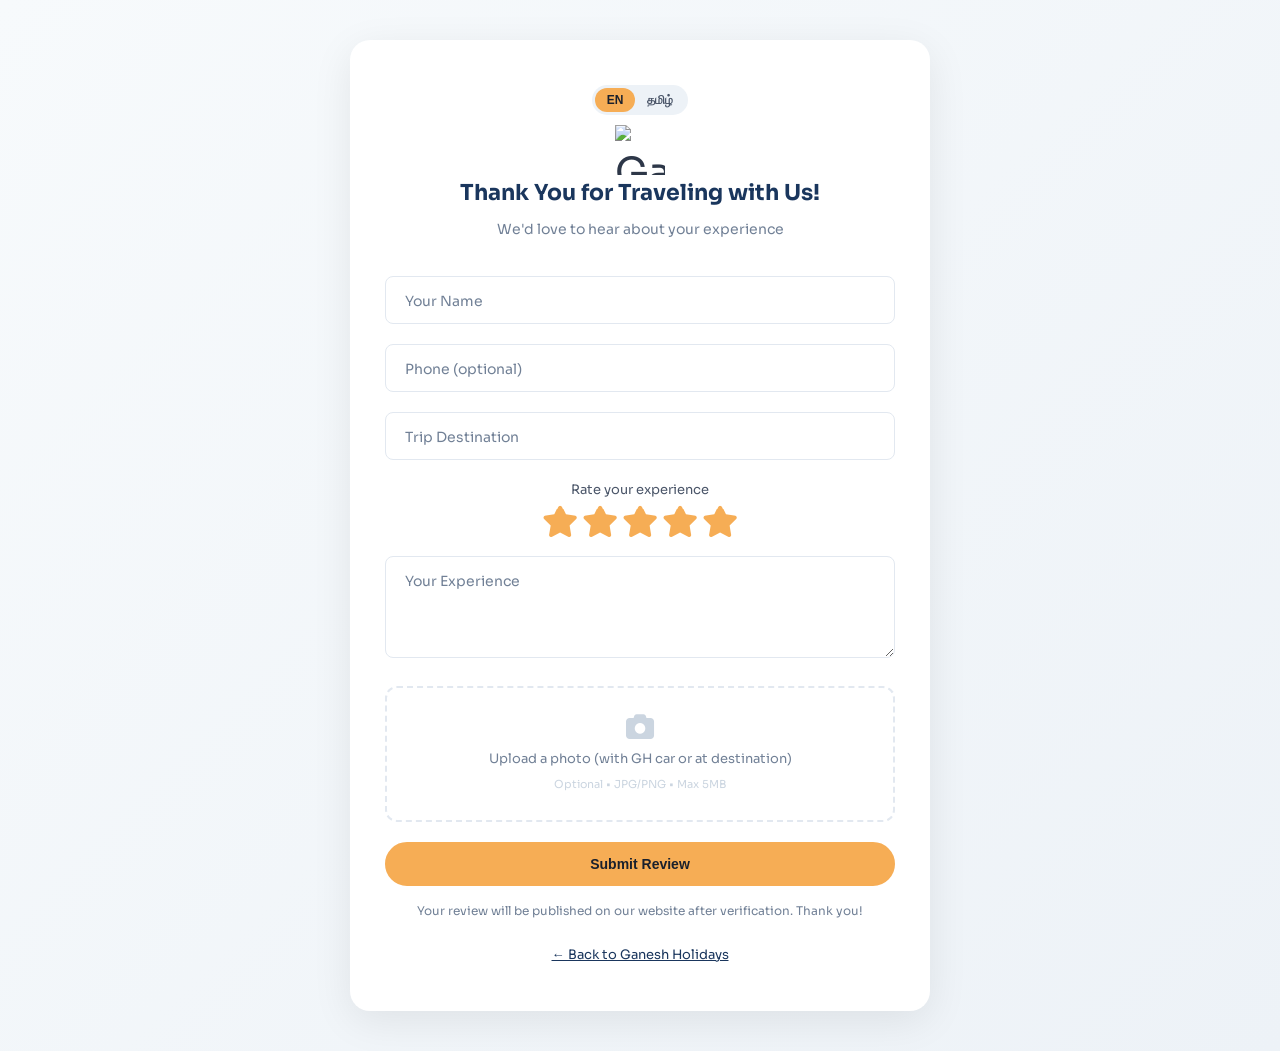
==== review.html @ 24aa7750 "Add files via upload" ====
<!DOCTYPE html>
<html lang="en">
<head>
    <meta charset="UTF-8">
    <meta name="viewport" content="width=device-width, initial-scale=1.0">
    <title>Share Your Experience - Ganesh Holidays</title>
    <meta name="description" content="Share your travel experience with Ganesh Holidays. Your feedback helps us serve you better.">
    <link rel="icon" type="image/svg+xml" href="assets/favicon.svg">
    <link href="https://fonts.googleapis.com/css2?family=Sora:wght@300;400;600;700&family=Noto+Sans+Tamil:wght@300;400;600;700&display=swap" rel="stylesheet">
    <link rel="stylesheet" href="https://cdnjs.cloudflare.com/ajax/libs/font-awesome/6.5.1/css/all.min.css">
    <link rel="stylesheet" href="css/style.css">
    <style>
        .review-page {
            min-height: 100vh;
            background: linear-gradient(135deg, #f7fafc 0%, #edf2f7 100%);
            padding: 40px 20px;
            display: flex;
            align-items: center;
            justify-content: center;
        }
        .review-container {
            max-width: 580px;
            width: 100%;
            background: white;
            border-radius: 20px;
            padding: 45px 35px;
            box-shadow: 0 10px 40px rgba(0,0,0,0.08);
        }
        .review-header {
            text-align: center;
            margin-bottom: 35px;
        }
        .review-header .icon {
            font-size: 40px;
            margin-bottom: 12px;
        }
        .review-header h1 {
            font-size: 22px;
            color: var(--blue-dark);
            margin-bottom: 8px;
        }
        .review-header p {
            font-size: 14px;
            color: var(--gray-500);
        }
        .review-form {
            display: flex;
            flex-direction: column;
            gap: 20px;
        }
        .star-rating {
            text-align: center;
        }
        .star-rating label {
            font-size: 13px;
            color: var(--gray-600);
            display: block;
            margin-bottom: 8px;
        }
        .stars {
            display: flex;
            justify-content: center;
            gap: 8px;
        }
        .stars i {
            font-size: 28px;
            color: var(--gray-200);
            cursor: pointer;
            transition: color 0.2s, transform 0.2s;
        }
        .stars i:hover,
        .stars i.active {
            color: var(--gold);
            transform: scale(1.15);
        }
        .photo-upload {
            border: 2px dashed var(--gray-200);
            border-radius: var(--radius-md);
            padding: 25px;
            text-align: center;
            cursor: pointer;
            transition: var(--transition);
        }
        .photo-upload:hover {
            border-color: var(--gold);
            background: #fffbf5;
        }
        .photo-upload i {
            font-size: 28px;
            color: var(--gray-300);
            margin-bottom: 8px;
        }
        .photo-upload p {
            font-size: 13px;
            color: var(--gray-500);
        }
        .photo-upload small {
            font-size: 11px;
            color: var(--gray-300);
        }
        .review-lang {
            display: flex;
            justify-content: center;
            margin-bottom: 10px;
        }
        .review-lang .lang-toggle {
            background: #edf2f7;
        }
        .review-lang .lang-btn {
            color: #4a5568;
        }
        .review-lang .lang-btn.active {
            background: var(--gold);
            color: #1a202c;
        }
        .review-note {
            text-align: center;
            font-size: 12px;
            color: var(--gray-500);
            margin-top: 15px;
        }
        .back-link {
            text-align: center;
            margin-top: 20px;
        }
        .back-link a {
            color: var(--blue-dark);
            font-size: 13px;
            text-decoration: underline;
        }
    </style>
</head>
<body>
    <div class="review-page">
        <div class="review-container">
            <div class="review-lang">
                <div class="lang-toggle">
                    <button class="lang-btn active" data-lang="en">EN</button>
                    <button class="lang-btn" data-lang="ta">தமிழ்</button>
                </div>
            </div>

            <div class="review-header">
                <div class="icon" style="width:50px; height:50px; margin:0 auto;"><img src="assets/logo.jpg" alt="Ganesh Holidays" style="width:100%; height:100%; object-fit:contain;"></div>
                <h1 data-i18n="review.page.title">Thank You for Traveling with Us!</h1>
                <p data-i18n="review.page.subtitle">We'd love to hear about your experience</p>
            </div>

            <form class="review-form" id="reviewForm">
                <div class="form-group">
                    <input type="text" name="name" required placeholder=" " id="revName">
                    <label for="revName" data-i18n="review.form.name">Your Name</label>
                </div>

                <div class="form-group">
                    <input type="tel" name="phone" placeholder=" " id="revPhone">
                    <label for="revPhone" data-i18n="review.form.phone">Phone (optional)</label>
                </div>

                <div class="form-group">
                    <input type="text" name="destination" required placeholder=" " id="revDest">
                    <label for="revDest" data-i18n="review.form.destination">Trip Destination</label>
                </div>

                <div class="star-rating">
                    <label data-i18n="review.form.rating">Rate your experience</label>
                    <div class="stars" id="starRating">
                        <i class="fas fa-star" data-rating="1"></i>
                        <i class="fas fa-star" data-rating="2"></i>
                        <i class="fas fa-star" data-rating="3"></i>
                        <i class="fas fa-star" data-rating="4"></i>
                        <i class="fas fa-star" data-rating="5"></i>
                    </div>
                    <input type="hidden" name="rating" id="ratingValue" value="5">
                </div>

                <div class="form-group">
                    <textarea name="feedback" rows="4" required placeholder=" " id="revFeedback"></textarea>
                    <label for="revFeedback" data-i18n="review.form.feedback">Your Experience</label>
                </div>

                <div class="photo-upload" id="photoUpload">
                    <i class="fas fa-camera"></i>
                    <p data-i18n="review.form.photo">Upload a photo (with GH car or at destination)</p>
                    <small data-i18n="review.form.photoHint">Optional • JPG/PNG • Max 5MB</small>
                    <input type="file" name="photo" accept="image/*" style="display:none" id="photoInput">
                </div>

                <button type="submit" class="btn btn-primary btn-full" data-i18n="review.form.submit">Submit Review</button>
            </form>

            <p class="review-note" data-i18n="review.form.note">Your review will be published on our website after verification. Thank you!</p>

            <div class="back-link">
                <a href="/" data-i18n="review.back">← Back to Ganesh Holidays</a>
            </div>
        </div>
    </div>

    <script src="js/i18n.js"></script>
    <script>
        // === GOOGLE APPS SCRIPT URL ===
        // Replace this with your actual Apps Script Web App URL after setup
        const APPS_SCRIPT_URL = 'https://script.google.com/macros/s/AKfycby-KUQsQT21ieeWNWbKTj8OyLINmpC22OXIfVM3VmKEwPEM1FkbX4XTpqd12YRw6a6jEQ/exec';

        // Star rating interaction
        const stars = document.querySelectorAll('#starRating i');
        const ratingInput = document.getElementById('ratingValue');

        stars.forEach(star => {
            star.addEventListener('click', () => {
                const rating = star.getAttribute('data-rating');
                ratingInput.value = rating;

                stars.forEach((s, index) => {
                    if (index < rating) {
                        s.classList.add('active');
                    } else {
                        s.classList.remove('active');
                    }
                });
            });

            star.addEventListener('mouseenter', () => {
                const rating = star.getAttribute('data-rating');
                stars.forEach((s, index) => {
                    if (index < rating) {
                        s.style.color = 'var(--gold)';
                    } else {
                        s.style.color = '';
                    }
                });
            });
        });

        document.getElementById('starRating').addEventListener('mouseleave', () => {
            const currentRating = ratingInput.value;
            stars.forEach((s, index) => {
                s.style.color = '';
                if (index < currentRating) {
                    s.classList.add('active');
                }
            });
        });

        // Set all stars active by default (rating 5)
        stars.forEach(s => s.classList.add('active'));

        // Photo upload click
        document.getElementById('photoUpload').addEventListener('click', () => {
            document.getElementById('photoInput').click();
        });

        document.getElementById('photoInput').addEventListener('change', (e) => {
            if (e.target.files.length > 0) {
                const fileName = e.target.files[0].name;
                document.querySelector('#photoUpload p').textContent = '\u2705 ' + fileName;
            }
        });

        // Form submission — sends data to Google Apps Script
        document.getElementById('reviewForm').addEventListener('submit', (e) => {
            e.preventDefault();

            const submitBtn = e.target.querySelector('button[type="submit"]');
            const originalText = submitBtn.textContent;
            submitBtn.textContent = 'Submitting...';
            submitBtn.disabled = true;

            const reviewData = {
                name: document.getElementById('revName').value.trim(),
                phone: document.getElementById('revPhone').value.trim(),
                destination: document.getElementById('revDest').value.trim(),
                rating: ratingInput.value,
                feedback: document.getElementById('revFeedback').value.trim()
            };

            // Validate inputs
            if (!reviewData.name || !reviewData.destination || !reviewData.feedback) {
                submitBtn.textContent = originalText;
                submitBtn.disabled = false;
                alert('Please fill in all required fields.');
                return;
            }

            fetch(APPS_SCRIPT_URL, {
                method: 'POST',
                mode: 'no-cors',
                body: JSON.stringify(reviewData)
            })
            .finally(function() {
                // With no-cors, we can't read the response
                // Show success regardless — data is sent to Apps Script
                document.querySelector('.review-form').innerHTML = `
                    <div style="text-align:center; padding:30px 0;">
                        <div style="font-size:50px; margin-bottom:15px; color:#48bb78;"><i class="fas fa-check-circle"></i></div>
                        <h2 style="color:var(--blue-dark); margin-bottom:10px;">Thank You!</h2>
                        <p style="color:var(--gray-500); font-size:14px;">Your review has been submitted successfully.<br>It will appear on our website after verification.</p>
                        <a href="/" class="btn btn-primary" style="margin-top:20px; display:inline-block;">Back to Home</a>
                    </div>
                `;
                document.querySelector('.review-note').style.display = 'none';
            });
        });
    </script>
</body>
</html>
---- css/style.css ----
/* ============================================
   GANESH TRAVELS - Main Stylesheet
   Color Palette: Blue (#1a365d) + Gold (#f6ad55)
   ============================================ */

/* === RESET & BASE === */
*, *::before, *::after {
    margin: 0;
    padding: 0;
    box-sizing: border-box;
}

:root {
    --blue-dark: #1a365d;
    --blue-mid: #2a4a7f;
    --blue-light: #3b5998;
    --gold: #f6ad55;
    --gold-dark: #dd9a3c;
    --gold-light: #fbd38d;
    --white: #ffffff;
    --gray-50: #f7fafc;
    --gray-100: #edf2f7;
    --gray-200: #e2e8f0;
    --gray-300: #cbd5e0;
    --gray-500: #718096;
    --gray-600: #4a5568;
    --gray-700: #2d3748;
    --gray-900: #1a202c;
    --shadow-sm: 0 2px 8px rgba(0,0,0,0.08);
    --shadow-md: 0 4px 20px rgba(0,0,0,0.1);
    --shadow-lg: 0 10px 40px rgba(0,0,0,0.12);
    --radius-sm: 8px;
    --radius-md: 12px;
    --radius-lg: 20px;
    --transition: all 0.3s ease;
}

html {
    scroll-behavior: smooth;
    scroll-padding-top: 60px;
}

body {
    font-family: 'Sora', sans-serif;
    font-size: 16px;
    line-height: 1.6;
    color: var(--gray-700);
    background: var(--white);
    overflow-x: hidden;
}

body.tamil {
    font-family: 'Noto Sans Tamil', 'Sora', sans-serif;
}

a {
    text-decoration: none;
    color: inherit;
}

img {
    max-width: 100%;
    height: auto;
    display: block;
}

.container {
    max-width: 1200px;
    margin: 0 auto;
    padding: 0 20px;
}

/* === NAVIGATION === */
.navbar {
    position: fixed;
    top: 0;
    left: 0;
    right: 0;
    z-index: 1000;
    background: rgba(15, 23, 42, 0.95);
    backdrop-filter: blur(12px);
    -webkit-backdrop-filter: blur(12px);
    border-bottom: 1px solid rgba(246, 173, 85, 0.15);
    transition: var(--transition);
}

.navbar.scrolled {
    background: rgba(15, 23, 42, 0.98);
    box-shadow: 0 2px 20px rgba(0,0,0,0.4);
}

.nav-container {
    max-width: 1200px;
    margin: 0 auto;
    padding: 8px 20px;
    display: flex;
    align-items: center;
    justify-content: space-between;
}

.nav-logo {
    display: flex;
    align-items: center;
    gap: 10px;
}

.logo-icon {
    position: relative;
    flex-shrink: 0;
    width: 50px;
    height: 50px;
    overflow: visible;
    border-radius: 0;
    background: none;
}

.logo-img {
    width: 100%;
    height: 100%;
    object-fit: contain;
    object-position: center center;
    border-radius: 0;
    background: none;
}

.logo-img-footer {
    filter: brightness(1.1);
}

.logo-text {
    display: flex;
    flex-direction: column;
}

.logo-brand {
    font-family: 'Sora', sans-serif;
    font-weight: 700;
    font-size: 16px;
    color: #ffffff;
    letter-spacing: 1.5px;
}

.logo-tagline {
    font-family: 'Josefin Sans', sans-serif;
    font-weight: 400;
    font-size: 9px;
    color: #f6ad55;
    letter-spacing: 2px;
    text-transform: uppercase;
}

.nav-menu {
    display: flex;
    gap: 28px;
}

.nav-link {
    font-size: 14px;
    font-weight: 600;
    color: rgba(255, 255, 255, 0.75);
    transition: var(--transition);
    position: relative;
}

.nav-link::after {
    content: '';
    position: absolute;
    bottom: -4px;
    left: 0;
    width: 0;
    height: 2px;
    background: var(--gold);
    transition: width 0.3s ease;
}

.nav-link:hover {
    color: #ffffff;
}

.nav-link:hover::after {
    width: 100%;
}

.nav-right {
    display: flex;
    align-items: center;
    gap: 15px;
}

.lang-toggle {
    display: flex;
    background: rgba(255, 255, 255, 0.1);
    border-radius: 20px;
    padding: 3px;
}

.lang-btn {
    border: none;
    background: transparent;
    padding: 5px 12px;
    border-radius: 18px;
    font-size: 12px;
    cursor: pointer;
    transition: var(--transition);
    font-weight: 600;
    color: rgba(255, 255, 255, 0.6);
}

.lang-btn.active {
    background: var(--gold);
    color: var(--gray-900);
}

.nav-hamburger {
    display: none;
    flex-direction: column;
    gap: 5px;
    background: none;
    border: none;
    cursor: pointer;
    padding: 5px;
}

.nav-hamburger span {
    width: 24px;
    height: 2px;
    background: #ffffff;
    transition: var(--transition);
}

/* === HERO === */
.hero {
    height: auto;
    min-height: 0;
    position: relative;
    display: flex;
    align-items: center;
    justify-content: center;
    padding-top: 70px;
    margin-top: 0;
}

/* Hero video */
.hero-video {
    display: none;
}

.hero-img {
    display: none;
}

/* === VIDEO MODE: hero-video.mp4 exists === */
.hero.video-mode {
    height: calc(100vh - 70px);
    max-height: calc(100vh - 70px);
    overflow: hidden;
}

.hero.video-mode .hero-bg {
    position: absolute;
    inset: 0;
}

.hero.video-mode .hero-video {
    display: block;
    width: 100%;
    height: auto;
    position: absolute;
    top: 0;
    left: 0;
}

.hero.video-mode .hero-scroll {
    display: block;
    position: absolute;
    bottom: 15px;
    left: 50%;
    transform: translateX(-50%);
    z-index: 3;
    cursor: pointer;
    animation: bounceDown 2s infinite;
}

.hero.video-mode .hero-scroll i {
    color: rgba(255, 255, 255, 0.8);
    font-size: 24px;
}

@keyframes bounceDown {
    0%, 100% { transform: translateX(-50%) translateY(0); }
    50% { transform: translateX(-50%) translateY(8px); }
}

.hero.video-mode .hero-img {
    display: none;
}

.hero.video-mode .hero-overlay {
    display: none;
}

.hero.video-mode .hero-content {
    display: none;
}

.hero.video-mode .hero-scroll {
    display: none;
}

/* === FESTIVAL MODE: festival.jpg exists === */
.hero.festival-mode {
    height: calc(100vh - 70px);
    max-height: calc(100vh - 70px);
    overflow: hidden;
}

.hero.festival-mode .hero-bg {
    position: absolute;
    inset: 0;
}

.hero.festival-mode .hero-video {
    display: none;
}

.hero.festival-mode .hero-img {
    display: block;
    width: 100%;
    height: 100%;
    object-fit: cover;
}

.hero.festival-mode .hero-overlay {
    display: none;
}

.hero.festival-mode .hero-content {
    display: none;
}

.hero.festival-mode .hero-scroll {
    display: none;
}

/* === NORMAL MODE: hero-default.jpg — final fallback with text overlay === */
.hero.normal-mode {
    height: auto;
    min-height: 0;
    padding-top: 0;
    margin-top: 0;
}

.hero.normal-mode .hero-bg {
    position: relative;
    width: 100%;
}

.hero.normal-mode .hero-video {
    display: none;
}

.hero.normal-mode .hero-img {
    display: block;
    width: 100%;
    height: auto;
    margin-top: -3px;
    padding-top: 70px;
    box-sizing: content-box;
}

.hero.normal-mode .hero-overlay {
    position: absolute;
    top: 70px;
    left: 0;
    right: 0;
    bottom: 0;
    background: none;
}

.hero.normal-mode .hero-content {
    display: block;
    position: absolute;
    top: calc(50vh);
    left: 0;
    right: 0;
    transform: translateY(-50%);
    z-index: 2;
    text-align: center;
    padding: 0 20px;
}

.hero.normal-mode .hero-scroll {
    display: block;
    position: absolute;
    top: calc(50vh + 100px);
    left: 50%;
    transform: translateX(-50%);
    z-index: 3;
    cursor: pointer;
    animation: bounceDown 2s infinite;
}

.hero.normal-mode .hero-scroll i {
    color: rgba(255, 255, 255, 0.8);
    font-size: 24px;
}

.hero-title {
    font-size: clamp(2rem, 5vw, 3.5rem);
    font-weight: 800;
    color: white;
    margin-bottom: 16px;
    line-height: 1.2;
}

.hero-subtitle {
    font-size: clamp(1rem, 2vw, 1.2rem);
    color: #ffffff;
    max-width: 600px;
    margin: 0 auto 30px;
    font-weight: 300;
}

.hero-scroll {
    position: absolute;
    bottom: 30px;
    left: 50%;
    transform: translateX(-50%);
    color: white;
    font-size: 20px;
    animation: bounce 2s infinite;
}

@keyframes bounce {
    0%, 100% { transform: translateX(-50%) translateY(0); }
    50% { transform: translateX(-50%) translateY(10px); }
}

/* === BUTTONS === */
.btn {
    display: inline-block;
    padding: 12px 28px;
    border-radius: 30px;
    font-size: 14px;
    font-weight: 600;
    cursor: pointer;
    transition: var(--transition);
    border: 2px solid transparent;
    text-align: center;
}

.btn-primary {
    background: var(--gold);
    color: var(--gray-900);
    border-color: var(--gold);
}

.btn-primary:hover {
    background: var(--gold-dark);
    border-color: var(--gold-dark);
    transform: translateY(-2px);
    box-shadow: 0 8px 25px rgba(246, 173, 85, 0.3);
}

.btn-outline {
    background: transparent;
    color: var(--blue-dark);
    border-color: var(--blue-dark);
}

.btn-outline:hover {
    background: var(--blue-dark);
    color: white;
    transform: translateY(-2px);
}

.btn-full {
    width: 100%;
}

/* === SECTIONS === */
.section {
    padding: 40px 0 60px;
}

.section-title {
    font-size: clamp(1.5rem, 3vw, 2.2rem);
    font-weight: 700;
    color: var(--blue-dark);
    text-align: center;
    margin-bottom: 10px;
}

.section-subtitle {
    font-size: 15px;
    color: var(--gray-500);
    text-align: center;
    margin-bottom: 40px;
    font-weight: 300;
}

/* === ABOUT === */
.about {
    background: var(--gray-50);
}

.about-grid {
    display: grid;
    grid-template-columns: 1fr 1fr;
    gap: 50px;
    align-items: center;
}

.about-text p {
    font-size: 15px;
    line-height: 1.8;
    color: var(--gray-600);
}

.stats-grid {
    display: grid;
    grid-template-columns: 1fr 1fr;
    gap: 20px;
}

.stat-card {
    background: white;
    padding: 25px;
    border-radius: var(--radius-md);
    text-align: center;
    box-shadow: var(--shadow-sm);
    transition: var(--transition);
}

.stat-card:hover {
    transform: translateY(-3px);
    box-shadow: var(--shadow-md);
}

.stat-number {
    font-size: 2.5rem;
    font-weight: 800;
    color: var(--gold);
    line-height: 1;
    margin-bottom: 5px;
}

.stat-number::after {
    content: '+';
}

.stat-label {
    font-size: 13px;
    color: var(--gray-500);
    font-weight: 400;
}

/* === SERVICES === */
.services-grid {
    display: grid;
    grid-template-columns: repeat(3, 1fr);
    gap: 25px;
}

.service-card {
    background: white;
    padding: 35px 25px;
    border-radius: var(--radius-md);
    text-align: center;
    box-shadow: var(--shadow-sm);
    transition: var(--transition);
    border: 1px solid var(--gray-100);
}

.service-card:hover {
    transform: translateY(-5px);
    box-shadow: var(--shadow-lg);
    border-color: var(--gold);
}

.service-icon {
    width: 60px;
    height: 60px;
    background: linear-gradient(135deg, var(--blue-dark), var(--blue-mid));
    border-radius: 50%;
    display: flex;
    align-items: center;
    justify-content: center;
    margin: 0 auto 18px;
    color: white;
    font-size: 22px;
}

.service-card h3 {
    font-size: 16px;
    color: var(--blue-dark);
    margin-bottom: 10px;
    font-weight: 600;
}

.service-card p {
    font-size: 13px;
    color: var(--gray-500);
    line-height: 1.6;
}

/* === PACKAGES === */
.packages {
    background: var(--gray-50);
}

.packages-grid {
    display: grid;
    grid-template-columns: repeat(3, 1fr);
    gap: 25px;
}

.package-card {
    background: white;
    border-radius: var(--radius-md);
    overflow: hidden;
    box-shadow: var(--shadow-sm);
    transition: var(--transition);
}

.package-card:hover {
    transform: translateY(-5px);
    box-shadow: var(--shadow-lg);
}

.package-img {
    position: relative;
    height: 200px;
    overflow: hidden;
}

.package-img img {
    width: 100%;
    height: 100%;
    object-fit: cover;
    transition: transform 0.5s ease;
}

.package-card:hover .package-img img {
    transform: scale(1.05);
}

.package-badge {
    position: absolute;
    top: 12px;
    left: 12px;
    background: var(--gold);
    color: var(--gray-900);
    padding: 4px 12px;
    border-radius: 20px;
    font-size: 11px;
    font-weight: 700;
}

.package-badge-hot {
    background: #e53e3e;
    color: white;
}

.package-info {
    padding: 20px;
}

.package-info h3 {
    font-size: 17px;
    color: var(--blue-dark);
    margin-bottom: 8px;
    font-weight: 700;
}

.package-duration {
    font-size: 13px;
    color: var(--gray-500);
    margin-bottom: 8px;
}

.package-duration i {
    color: var(--gold);
    margin-right: 5px;
}

.package-price {
    font-size: 13px;
    font-weight: 500;
    color: var(--gray-600);
    margin-bottom: 15px;
    line-height: 1.5;
}

.package-price i {
    color: var(--gold);
    margin-right: 5px;
}

.packages-note {
    text-align: center;
    margin-top: 30px;
    font-size: 15px;
    font-weight: 600;
    color: var(--blue-dark);
    background: #fef9e7;
    padding: 18px 25px;
    border-radius: var(--radius-sm);
    border: 1px solid #f6ad55;
    border-left: 4px solid var(--gold);
}

.packages-note i {
    color: var(--gold);
    margin-right: 8px;
    font-size: 16px;
}

/* === WHY CHOOSE US === */
.whyus-grid {
    display: grid;
    grid-template-columns: repeat(3, 1fr);
    gap: 30px;
}

.whyus-item {
    text-align: center;
    padding: 25px;
}

.whyus-item i {
    font-size: 32px;
    color: var(--gold);
    margin-bottom: 15px;
}

.whyus-item h4 {
    font-size: 16px;
    color: var(--blue-dark);
    margin-bottom: 8px;
    font-weight: 600;
}

.whyus-item p {
    font-size: 13px;
    color: var(--gray-500);
    line-height: 1.6;
}

/* === GALLERY === */
.gallery {
    background: var(--gray-50);
}

.gallery-grid {
    display: grid;
    grid-template-columns: repeat(3, 1fr);
    gap: 15px;
}

.gallery-item {
    border-radius: var(--radius-sm);
    overflow: hidden;
    aspect-ratio: 4/3;
    cursor: pointer;
    position: relative;
}

.gallery-item::after {
    content: '';
    position: absolute;
    inset: 0;
    background: rgba(26, 54, 93, 0);
    transition: var(--transition);
}

.gallery-item:hover::after {
    background: rgba(26, 54, 93, 0.2);
}

.gallery-item img {
    width: 100%;
    height: 100%;
    object-fit: cover;
    transition: transform 0.5s ease;
}

.gallery-item:hover img {
    transform: scale(1.08);
}

/* === REVIEWS === */
.reviews-grid {
    display: grid;
    grid-template-columns: repeat(3, 1fr);
    gap: 25px;
}

.review-card {
    background: white;
    padding: 30px;
    border-radius: var(--radius-md);
    box-shadow: var(--shadow-sm);
    border: 1px solid var(--gray-100);
    transition: var(--transition);
    min-height: 220px;
    display: flex;
    flex-direction: column;
}

.review-card:hover {
    box-shadow: var(--shadow-md);
    transform: translateY(-3px);
}

.review-stars {
    color: var(--gold);
    margin-bottom: 15px;
    font-size: 14px;
}

.review-text {
    font-size: 14px;
    color: var(--gray-600);
    line-height: 1.7;
    margin-bottom: 15px;
    font-style: italic;
    flex: 1;
    overflow: hidden;
    display: -webkit-box;
    -webkit-line-clamp: 4;
    -webkit-box-orient: vertical;
}

.review-read-more {
    font-size: 12px;
    color: var(--gold);
    cursor: pointer;
    font-weight: 600;
    margin-bottom: 15px;
    display: none;
}

.review-read-more:hover {
    color: var(--blue-dark);
    text-decoration: underline;
}

/* Review popup */
.review-popup {
    display: none;
    position: fixed;
    inset: 0;
    z-index: 2500;
    align-items: center;
    justify-content: center;
}

.review-popup.active {
    display: flex;
}

.review-popup-overlay {
    position: absolute;
    inset: 0;
    background: rgba(0, 0, 0, 0.7);
}

.review-popup-content {
    position: relative;
    z-index: 1;
    background: white;
    border-radius: 16px;
    padding: 35px;
    max-width: 500px;
    width: 90%;
    max-height: 80vh;
    overflow-y: auto;
    box-shadow: 0 10px 40px rgba(0,0,0,0.2);
}

.review-popup-close {
    position: absolute;
    top: 12px;
    right: 15px;
    background: none;
    border: none;
    font-size: 24px;
    cursor: pointer;
    color: var(--gray-500);
}

.review-popup-close:hover {
    color: var(--blue-dark);
}

.review-popup-stars {
    color: var(--gold);
    margin-bottom: 15px;
    font-size: 16px;
}

.review-popup-text {
    font-size: 15px;
    color: var(--gray-600);
    line-height: 1.8;
    font-style: italic;
    margin-bottom: 20px;
}

.review-popup-author {
    font-weight: 700;
    color: var(--blue-dark);
    font-size: 14px;
}

.review-popup-trip {
    font-size: 12px;
    color: var(--gray-500);
}

.review-author {
    display: flex;
    align-items: center;
    gap: 12px;
}

.review-avatar {
    width: 40px;
    height: 40px;
    min-width: 40px;
    min-height: 40px;
    background: var(--blue-dark);
    color: white;
    border-radius: 50%;
    display: flex;
    align-items: center;
    justify-content: center;
    font-size: 13px;
    font-weight: 700;
}

.review-author strong {
    font-size: 14px;
    color: var(--blue-dark);
    display: block;
}

.review-author span {
    font-size: 12px;
    color: var(--gray-500);
}

/* Reviews swiper arrows */
.reviews-swiper {
    position: relative;
    padding: 0 45px;
}

.reviews-prev,
.reviews-next {
    color: #ffffff !important;
    background: var(--blue-dark) !important;
    width: 40px !important;
    height: 40px !important;
    border-radius: 50%;
    box-shadow: 0 2px 8px rgba(0,0,0,0.15);
}

.reviews-prev::after,
.reviews-next::after {
    font-size: 16px !important;
    font-weight: 800 !important;
}

.reviews-prev {
    left: -5px !important;
}

.reviews-next {
    right: -5px !important;
}

@media (max-width: 768px) {
    .reviews-prev,
    .reviews-next {
        display: none !important;
    }

    .reviews-swiper {
        padding: 0 15px;
    }
}

/* Gallery View All Button */
.gallery-cta {
    text-align: center;
    margin-top: 30px;
}

/* Gallery Lightbox */
.gallery-lightbox {
    display: none;
    position: fixed;
    inset: 0;
    z-index: 2000;
    align-items: center;
    justify-content: center;
}

.gallery-lightbox.active {
    display: flex;
}

.lightbox-overlay {
    position: absolute;
    inset: 0;
    background: rgba(0, 0, 0, 0.85);
}

.lightbox-content {
    position: relative;
    z-index: 1;
    width: 90%;
    max-width: 1000px;
    max-height: 85vh;
    overflow-y: auto;
    background: white;
    border-radius: 16px;
    padding: 30px;
}

.lightbox-close {
    position: absolute;
    top: 10px;
    right: 15px;
    background: none;
    border: none;
    font-size: 30px;
    color: var(--gray-600);
    cursor: pointer;
    z-index: 2;
    line-height: 1;
}

.lightbox-close:hover {
    color: var(--blue-dark);
}

.lightbox-grid {
    display: grid;
    grid-template-columns: repeat(3, 1fr);
    gap: 12px;
}

.lightbox-grid img {
    width: 100%;
    height: 180px;
    object-fit: cover;
    border-radius: 8px;
    cursor: pointer;
    transition: transform 0.2s;
}

.lightbox-grid img:hover {
    transform: scale(1.03);
}

@media (max-width: 768px) {
    .lightbox-grid {
        grid-template-columns: repeat(2, 1fr);
    }

    .lightbox-grid img {
        height: 130px;
    }

    .lightbox-content {
        width: 95%;
        padding: 20px 15px;
    }
}

/* Full Image Viewer */
.image-viewer {
    display: none;
    position: fixed;
    inset: 0;
    z-index: 3000;
    align-items: center;
    justify-content: center;
}

.image-viewer.active {
    display: flex;
}

.viewer-overlay {
    position: absolute;
    inset: 0;
    background: rgba(0, 0, 0, 0.95);
}

.viewer-img {
    position: relative;
    z-index: 1;
    max-width: 90%;
    max-height: 85vh;
    object-fit: contain;
    border-radius: 8px;
}

.viewer-close {
    position: absolute;
    top: 15px;
    right: 20px;
    background: none;
    border: none;
    font-size: 35px;
    color: white;
    cursor: pointer;
    z-index: 2;
}

.viewer-prev,
.viewer-next {
    position: absolute;
    top: 50%;
    transform: translateY(-50%);
    background: rgba(255, 255, 255, 0.15);
    border: none;
    color: white;
    font-size: 22px;
    padding: 15px;
    cursor: pointer;
    border-radius: 50%;
    z-index: 2;
    transition: background 0.2s;
}

.viewer-prev:hover,
.viewer-next:hover {
    background: rgba(255, 255, 255, 0.3);
}

.viewer-prev {
    left: 15px;
}

.viewer-next {
    right: 15px;
}

.review-cta {
    text-align: center;
    margin-top: 40px;
}

/* === CONTACT === */
.contact {
    background: var(--gray-50);
}

.contact-grid {
    display: grid;
    grid-template-columns: 1fr 1fr;
    gap: 50px;
}

.contact-info {
    display: flex;
    flex-direction: column;
    gap: 25px;
}

.contact-item {
    display: flex;
    align-items: flex-start;
    gap: 15px;
}

.contact-item i {
    width: 40px;
    height: 40px;
    background: var(--blue-dark);
    color: white;
    border-radius: 50%;
    display: flex;
    align-items: center;
    justify-content: center;
    font-size: 16px;
    flex-shrink: 0;
}

.contact-item strong {
    display: block;
    font-size: 14px;
    color: var(--blue-dark);
    margin-bottom: 3px;
}

.contact-item a,
.contact-item p {
    font-size: 14px;
    color: var(--gray-600);
}

.contact-item a:hover {
    color: var(--gold);
}

.contact-social {
    display: flex;
    gap: 12px;
    margin-top: 10px;
}

.contact-social a {
    width: 40px;
    height: 40px;
    background: var(--gray-100);
    border-radius: 50%;
    display: flex;
    align-items: center;
    justify-content: center;
    color: var(--blue-dark);
    transition: var(--transition);
}

.contact-social a:hover {
    background: var(--gold);
    color: white;
}

/* Contact Form */
.contact-form {
    display: flex;
    flex-direction: column;
    gap: 20px;
}

.form-group {
    position: relative;
}

.form-group input,
.form-group textarea {
    width: 100%;
    padding: 14px 16px;
    border: 1px solid var(--gray-200);
    border-radius: var(--radius-sm);
    font-size: 14px;
    font-family: inherit;
    background: white;
    transition: var(--transition);
}

.form-group input:focus,
.form-group textarea:focus {
    outline: none;
    border-color: var(--gold);
    box-shadow: 0 0 0 3px rgba(246, 173, 85, 0.1);
}

.form-group label {
    position: absolute;
    left: 16px;
    top: 14px;
    font-size: 14px;
    color: var(--gray-500);
    transition: var(--transition);
    pointer-events: none;
    background: white;
    padding: 0 4px;
}

.form-group input:focus + label,
.form-group input:not(:placeholder-shown) + label,
.form-group textarea:focus + label,
.form-group textarea:not(:placeholder-shown) + label {
    top: -8px;
    font-size: 11px;
    color: var(--gold);
}

/* === FOOTER === */
.footer {
    background: var(--blue-dark);
    color: rgba(255,255,255,0.7);
    padding: 60px 0 20px;
}

.footer-grid {
    display: grid;
    grid-template-columns: 2fr 1fr 1fr;
    gap: 40px;
    margin-bottom: 40px;
}

.footer-brand p {
    font-size: 13px;
    margin-top: 15px;
    line-height: 1.7;
}

.footer-links h4 {
    color: white;
    font-size: 15px;
    margin-bottom: 15px;
    font-weight: 600;
}

.footer-links a {
    display: block;
    font-size: 13px;
    margin-bottom: 8px;
    transition: var(--transition);
}

.footer-links a:hover {
    color: var(--gold);
    padding-left: 5px;
}

.footer-bottom {
    border-top: 1px solid rgba(255,255,255,0.1);
    padding-top: 20px;
    text-align: center;
    font-size: 13px;
}

/* === BACK TO TOP === */
.back-to-top {
    position: fixed;
    bottom: 30px;
    right: 30px;
    width: 45px;
    height: 45px;
    background: var(--gold);
    color: var(--gray-900);
    border: none;
    border-radius: 50%;
    cursor: pointer;
    font-size: 16px;
    display: flex;
    align-items: center;
    justify-content: center;
    opacity: 0;
    visibility: hidden;
    transition: var(--transition);
    box-shadow: var(--shadow-md);
    z-index: 999;
}

.back-to-top.visible {
    opacity: 1;
    visibility: visible;
}

.back-to-top:hover {
    transform: translateY(-3px);
    background: var(--gold-dark);
}

/* === ANIMATIONS (Fade in on scroll) === */
.fade-in {
    opacity: 0;
    transform: translateY(30px);
    transition: opacity 0.6s ease, transform 0.6s ease;
}

.fade-in.visible {
    opacity: 1;
    transform: translateY(0);
}

/* === DESKTOP: Show swiper sections as grid === */
@media (min-width: 769px) {
    .services-swiper,
    .packages-swiper,
    .whyus-swiper {
        overflow: visible !important;
    }

    .services-swiper .swiper-wrapper,
    .packages-swiper .swiper-wrapper,
    .whyus-swiper .swiper-wrapper {
        display: grid;
        grid-template-columns: repeat(3, 1fr);
        gap: 20px;
    }

    .services-swiper .swiper-slide,
    .packages-swiper .swiper-slide,
    .whyus-swiper .swiper-slide {
        width: 100% !important;
    }
}

/* === RESPONSIVE === */
@media (max-width: 1024px) {
    .services-swiper .swiper-wrapper,
    .packages-swiper .swiper-wrapper,
    .whyus-swiper .swiper-wrapper {
        grid-template-columns: repeat(2, 1fr);
    }

    .footer-grid {
        grid-template-columns: 1fr 1fr;
    }
}

@media (max-width: 768px) {
    .hero.video-mode {
        height: auto;
        max-height: none;
    }

    .hero.video-mode .hero-bg {
        position: relative;
    }

    .hero.video-mode .hero-video {
        width: 100%;
        height: auto;
        object-fit: contain;
        position: relative;
        top: auto;
        left: auto;
    }

    .hero.video-mode .hero-scroll {
        display: none;
    }

    .hero.festival-mode {
        height: auto;
        max-height: none;
    }

    .hero.festival-mode .hero-bg {
        position: relative;
    }

    .hero.festival-mode .hero-img {
        height: auto;
        object-fit: contain;
    }

    /* hero-default.jpg on mobile — full screen portrait style */
    .hero.normal-mode {
        height: 100vh;
        min-height: 500px;
        padding-top: 0;
        margin-top: 0;
    }

    .hero.normal-mode .hero-bg {
        position: absolute;
        inset: 0;
        padding-top: 70px;
        margin-top: -3px;
    }

    .hero.normal-mode .hero-img {
        height: 100%;
        padding-top: 0;
        margin-top: 0;
        object-fit: cover;
        box-sizing: border-box;
    }

    .hero.normal-mode .hero-overlay {
        top: 0;
    }

    .hero.normal-mode .hero-content {
        position: relative;
        bottom: auto;
        top: auto;
        padding-top: 35%;
    }

    .hero.normal-mode .hero-content .hero-subtitle {
        margin-bottom: 30px;
    }

    .hero.normal-mode .hero-scroll {
        display: none;
        position: static;
        margin: 0;
    }

    .nav-menu {
        position: fixed;
        top: 0;
        right: -100%;
        width: 220px;
        height: 100vh;
        max-height: 100vh;
        background: white;
        flex-direction: column;
        padding: 70px 25px 30px;
        gap: 18px;
        box-shadow: var(--shadow-lg);
        transition: right 0.3s ease;
        border-radius: 0 0 0 16px;
    }

    .nav-menu.active {
        right: 0;
    }

    .nav-menu .nav-link {
        color: #1a365d;
        font-size: 16px;
        font-weight: 600;
    }

    .nav-menu .nav-link:hover {
        color: #f6ad55;
    }

    .nav-hamburger {
        display: flex;
    }

    .nav-hamburger.active span:nth-child(1) {
        transform: rotate(45deg) translate(5px, 5px);
        background: #1a365d;
    }

    .nav-hamburger.active span:nth-child(2) {
        opacity: 0;
    }

    .nav-hamburger.active span:nth-child(3) {
        transform: rotate(-45deg) translate(5px, -5px);
        background: #1a365d;
    }

    .about-grid {
        grid-template-columns: 1fr;
    }

    .services-grid,
    .packages-grid,
    .reviews-grid,
    .whyus-grid,
    .gallery-grid {
        grid-template-columns: 1fr;
    }

    /* Swiper carousel for mobile */
    .services-swiper,
    .packages-swiper,
    .whyus-swiper,
    .gallery-swiper,
    .reviews-swiper {
        overflow: hidden;
        padding: 0 15px;
    }

    .swiper-slide {
        width: 100% !important;
        flex-shrink: 0;
    }

    .gallery-item {
        height: 200px;
        border-radius: var(--radius-sm);
        overflow: hidden;
    }

    .gallery-item img {
        width: 100%;
        height: 100%;
        object-fit: cover;
    }

    .service-card {
        background: #f0f4ff;
        border: 1px solid #d6e0f0;
        min-height: 230px;
        display: flex;
        flex-direction: column;
        justify-content: center;
    }

    .whyus-item {
        background: #f0f4ff;
        border-radius: var(--radius-md);
        box-shadow: var(--shadow-sm);
        border: 1px solid #d6e0f0;
        min-height: 200px;
        display: flex;
        flex-direction: column;
        justify-content: center;
    }

    .contact-grid {
        grid-template-columns: 1fr;
    }

    .footer-grid {
        grid-template-columns: 1fr;
    }

    .hero-title {
        font-size: 2rem;
    }

    .section {
        padding: 30px 0 45px;
    }

    .logo-tagline {
        display: none;
    }
}

@media (max-width: 480px) {
    .stats-grid {
        grid-template-columns: 1fr 1fr;
        gap: 12px;
    }

    .stat-card {
        padding: 18px 12px;
    }

    .stat-number {
        font-size: 1.8rem;
    }

    .lang-toggle {
        padding: 2px;
    }

    .lang-btn {
        padding: 4px 8px;
        font-size: 11px;
    }
}
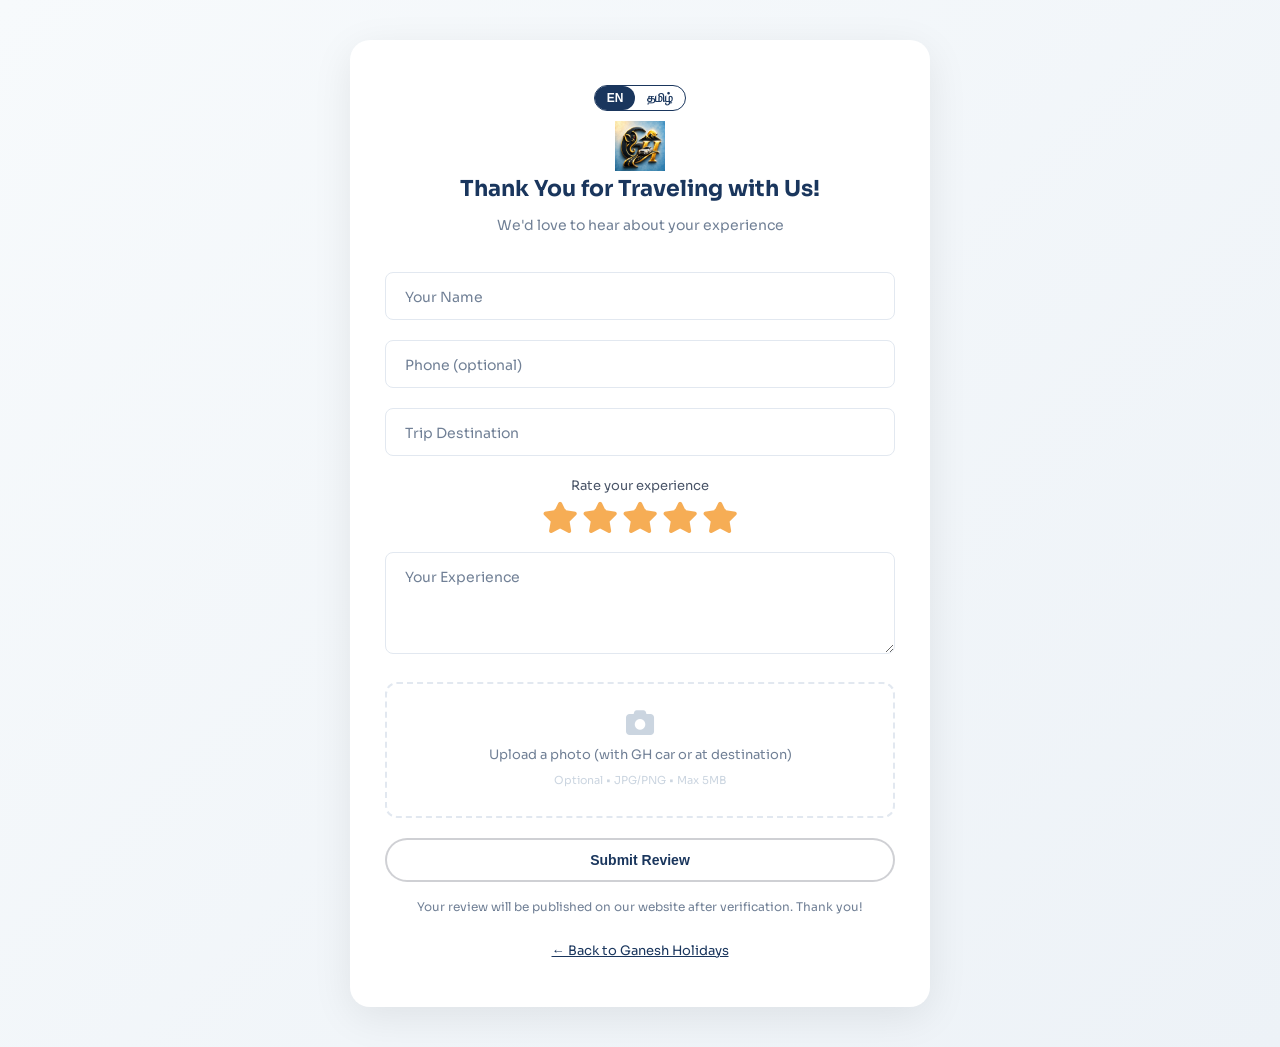
==== commit f8ee79f3: "Add files via upload" ====
--- a/review.html
+++ b/review.html
@@ -104,14 +104,16 @@
             margin-bottom: 10px;
         }
         .review-lang .lang-toggle {
-            background: #edf2f7;
+            background: transparent;
+            border: 1px solid var(--blue-dark);
         }
         .review-lang .lang-btn {
-            color: #4a5568;
+            color: var(--blue-dark);
         }
         .review-lang .lang-btn.active {
-            background: var(--gold);
-            color: #1a202c;
+            background: var(--blue-dark);
+            color: #ffffff;
+            border-radius: 18px;
         }
         .review-note {
             text-align: center;
@@ -289,17 +291,25 @@
                 body: JSON.stringify(reviewData)
             })
             .finally(function() {
-                // With no-cors, we can't read the response
-                // Show success regardless — data is sent to Apps Script
+                // Hide the review header (Thank you for traveling message)
+                var reviewHeader = document.querySelector('.review-header');
+                if (reviewHeader) reviewHeader.style.display = 'none';
+
+                // Show success message
                 document.querySelector('.review-form').innerHTML = `
                     <div style="text-align:center; padding:30px 0;">
                         <div style="font-size:50px; margin-bottom:15px; color:#48bb78;"><i class="fas fa-check-circle"></i></div>
-                        <h2 style="color:var(--blue-dark); margin-bottom:10px;">Thank You!</h2>
-                        <p style="color:var(--gray-500); font-size:14px;">Your review has been submitted successfully.<br>It will appear on our website after verification.</p>
-                        <a href="/" class="btn btn-primary" style="margin-top:20px; display:inline-block;">Back to Home</a>
+                        <h2 style="color:var(--blue-dark); margin-bottom:10px;" data-i18n="review.success.title">Thank You!</h2>
+                        <p style="color:var(--gray-500); font-size:14px;" data-i18n="review.success.message">Your review has been submitted successfully. It will appear on our website after verification.</p>
+                        <a href="/" class="btn btn-primary" style="margin-top:20px; display:inline-block;" data-i18n="review.success.back">Back to Home</a>
                     </div>
                 `;
                 document.querySelector('.review-note').style.display = 'none';
+
+                // Re-apply translations to the new content
+                if (typeof applyTranslations === 'function') {
+                    applyTranslations();
+                }
             });
         });
     </script>
--- a/css/style.css
+++ b/css/style.css
@@ -77,16 +77,18 @@
     left: 0;
     right: 0;
     z-index: 1000;
+    background: transparent;
+    backdrop-filter: none;
+    -webkit-backdrop-filter: none;
+    border-bottom: none;
+    transition: background 0.4s ease, box-shadow 0.4s ease, backdrop-filter 0.4s ease;
+}
+
+.navbar.scrolled {
     background: rgba(15, 23, 42, 0.95);
     backdrop-filter: blur(12px);
     -webkit-backdrop-filter: blur(12px);
-    border-bottom: 1px solid rgba(246, 173, 85, 0.15);
-    transition: var(--transition);
-}
-
-.navbar.scrolled {
-    background: rgba(15, 23, 42, 0.98);
-    box-shadow: 0 2px 20px rgba(0,0,0,0.4);
+    box-shadow: 0 2px 20px rgba(0,0,0,0.3);
 }
 
 .nav-container {
@@ -138,6 +140,7 @@
     font-size: 16px;
     color: #ffffff;
     letter-spacing: 1.5px;
+    text-shadow: 0 1px 4px rgba(0, 0, 0, 0.4);
 }
 
 .logo-tagline {
@@ -147,6 +150,7 @@
     color: #f6ad55;
     letter-spacing: 2px;
     text-transform: uppercase;
+    text-shadow: 0 1px 4px rgba(0, 0, 0, 0.4);
 }
 
 .nav-menu {
@@ -157,9 +161,10 @@
 .nav-link {
     font-size: 14px;
     font-weight: 600;
-    color: rgba(255, 255, 255, 0.75);
+    color: #ffffff;
     transition: var(--transition);
     position: relative;
+    text-shadow: 0 1px 4px rgba(0, 0, 0, 0.4);
 }
 
 .nav-link::after {
@@ -189,9 +194,10 @@
 
 .lang-toggle {
     display: flex;
-    background: rgba(255, 255, 255, 0.1);
+    background: transparent;
+    border: 1px solid #ffffff;
     border-radius: 20px;
-    padding: 3px;
+    padding: 0px;
 }
 
 .lang-btn {
@@ -203,12 +209,14 @@
     cursor: pointer;
     transition: var(--transition);
     font-weight: 600;
-    color: rgba(255, 255, 255, 0.6);
+    color: #ffffff;
 }
 
 .lang-btn.active {
-    background: var(--gold);
-    color: var(--gray-900);
+    background: #ffffff;
+    color: #0f172a;
+    border: none;
+    border-radius: 18px;
 }
 
 .nav-hamburger {
@@ -236,7 +244,7 @@
     display: flex;
     align-items: center;
     justify-content: center;
-    padding-top: 70px;
+    padding-top: 0;
     margin-top: 0;
 }
 
@@ -251,8 +259,8 @@
 
 /* === VIDEO MODE: hero-video.mp4 exists === */
 .hero.video-mode {
-    height: calc(100vh - 70px);
-    max-height: calc(100vh - 70px);
+    height: calc(100vh);
+    max-height: calc(100vh);
     overflow: hidden;
 }
 
@@ -309,8 +317,8 @@
 
 /* === FESTIVAL MODE: festival.jpg exists === */
 .hero.festival-mode {
-    height: calc(100vh - 70px);
-    max-height: calc(100vh - 70px);
+    height: calc(100vh);
+    max-height: calc(100vh);
     overflow: hidden;
 }
 
@@ -348,6 +356,8 @@
     min-height: 0;
     padding-top: 0;
     margin-top: 0;
+    overflow: hidden;
+    position: relative;
 }
 
 .hero.normal-mode .hero-bg {
@@ -364,7 +374,7 @@
     width: 100%;
     height: auto;
     margin-top: -3px;
-    padding-top: 70px;
+    padding-top: 0;
     box-sizing: content-box;
 }
 
@@ -380,7 +390,7 @@
 .hero.normal-mode .hero-content {
     display: block;
     position: absolute;
-    top: calc(50vh);
+    top: 50%;
     left: 0;
     right: 0;
     transform: translateY(-50%);
@@ -392,7 +402,7 @@
 .hero.normal-mode .hero-scroll {
     display: block;
     position: absolute;
-    top: calc(50vh + 100px);
+    top: calc(50% + 100px);
     left: 50%;
     transform: translateX(-50%);
     z-index: 3;
@@ -400,9 +410,30 @@
     animation: bounceDown 2s infinite;
 }
 
+@media (min-width: 769px) {
+    .hero.normal-mode .hero-content {
+        top: 40%;
+    }
+
+    .hero.normal-mode .hero-scroll {
+        top: calc(40% + 130px);
+    }
+}
+
 .hero.normal-mode .hero-scroll i {
     color: rgba(255, 255, 255, 0.8);
     font-size: 24px;
+}
+
+.hero.normal-mode .hero-content .btn-primary {
+    background: rgba(255, 255, 255, 0.2);
+    color: #ffffff;
+    border: 2px solid #ffffff;
+}
+
+.hero.normal-mode .hero-content .btn-primary:hover {
+    background: rgba(255, 255, 255, 0.35);
+    border-color: #ffffff;
 }
 
 .hero-title {
@@ -450,27 +481,31 @@
 }
 
 .btn-primary {
-    background: var(--gold);
-    color: var(--gray-900);
-    border-color: var(--gold);
+    background: rgba(255, 255, 255, 0.15);
+    color: var(--blue-dark);
+    border: 2px solid rgba(15, 23, 42, 0.2);
+    backdrop-filter: blur(10px);
+    -webkit-backdrop-filter: blur(10px);
 }
 
 .btn-primary:hover {
-    background: var(--gold-dark);
-    border-color: var(--gold-dark);
+    background: rgba(255, 255, 255, 0.35);
+    border-color: rgba(15, 23, 42, 0.3);
     transform: translateY(-2px);
-    box-shadow: 0 8px 25px rgba(246, 173, 85, 0.3);
+    box-shadow: 0 8px 25px rgba(0, 0, 0, 0.1);
 }
 
 .btn-outline {
-    background: transparent;
+    background: rgba(255, 255, 255, 0.15);
     color: var(--blue-dark);
-    border-color: var(--blue-dark);
+    border: 2px solid rgba(15, 23, 42, 0.2);
+    backdrop-filter: blur(10px);
+    -webkit-backdrop-filter: blur(10px);
 }
 
 .btn-outline:hover {
-    background: var(--blue-dark);
-    color: white;
+    background: rgba(255, 255, 255, 0.35);
+    border-color: rgba(15, 23, 42, 0.3);
     transform: translateY(-2px);
 }
 
@@ -581,14 +616,43 @@
 .service-icon {
     width: 60px;
     height: 60px;
-    background: linear-gradient(135deg, var(--blue-dark), var(--blue-mid));
-    border-radius: 50%;
+    border-radius: 16px;
     display: flex;
     align-items: center;
     justify-content: center;
     margin: 0 auto 18px;
-    color: white;
-    font-size: 22px;
+    font-size: 24px;
+}
+
+/* Individual service icon colors */
+.service-icon.icon-rental {
+    background: rgba(59, 130, 246, 0.1);
+    color: #3B82F6;
+}
+
+.service-icon.icon-driver {
+    background: rgba(139, 92, 246, 0.1);
+    color: #8B5CF6;
+}
+
+.service-icon.icon-holiday {
+    background: rgba(245, 158, 11, 0.1);
+    color: #F59E0B;
+}
+
+.service-icon.icon-pilgrimage {
+    background: rgba(239, 68, 68, 0.1);
+    color: #EF4444;
+}
+
+.service-icon.icon-family {
+    background: rgba(16, 185, 129, 0.1);
+    color: #10B981;
+}
+
+.service-icon.icon-corporate {
+    background: rgba(99, 102, 241, 0.1);
+    color: #6366F1;
 }
 
 .service-card h3 {
@@ -730,8 +794,31 @@
 
 .whyus-item i {
     font-size: 32px;
-    color: var(--gold);
     margin-bottom: 15px;
+}
+
+.whyus-item .fa-shield-alt {
+    color: #10B981;
+}
+
+.whyus-item .fa-hand-holding-usd {
+    color: #3B82F6;
+}
+
+.whyus-item .fa-headset {
+    color: #F59E0B;
+}
+
+.whyus-item .fa-map-marked-alt {
+    color: #EF4444;
+}
+
+.whyus-item .fa-cogs {
+    color: #8B5CF6;
+}
+
+.whyus-item .fa-heart {
+    color: #EC4899;
 }
 
 .whyus-item h4 {
@@ -803,7 +890,7 @@
     box-shadow: var(--shadow-sm);
     border: 1px solid var(--gray-100);
     transition: var(--transition);
-    min-height: 220px;
+    height: 250px;
     display: flex;
     flex-direction: column;
 }
@@ -959,18 +1046,23 @@
 
 .reviews-prev,
 .reviews-next {
-    color: #ffffff !important;
-    background: var(--blue-dark) !important;
+    color: var(--blue-dark) !important;
+    background: #ffffff !important;
     width: 40px !important;
     height: 40px !important;
     border-radius: 50%;
-    box-shadow: 0 2px 8px rgba(0,0,0,0.15);
+    box-shadow: 0 2px 8px rgba(0,0,0,0.1);
+}
+
+.reviews-prev:hover,
+.reviews-next:hover {
+    background: #f0f0f0 !important;
 }
 
 .reviews-prev::after,
 .reviews-next::after {
     font-size: 16px !important;
-    font-weight: 800 !important;
+    font-weight: 700 !important;
 }
 
 .reviews-prev {
@@ -1182,14 +1274,29 @@
 .contact-item i {
     width: 40px;
     height: 40px;
-    background: var(--blue-dark);
-    color: white;
+    background: var(--gray-100);
     border-radius: 50%;
     display: flex;
     align-items: center;
     justify-content: center;
     font-size: 16px;
     flex-shrink: 0;
+}
+
+.contact-item .fa-phone {
+    color: #0078d4;
+}
+
+.contact-item .fa-whatsapp {
+    color: #25D366;
+}
+
+.contact-item .fa-envelope {
+    color: #EA4335;
+}
+
+.contact-item .fa-map-marker-alt {
+    color: #FF6D00;
 }
 
 .contact-item strong {
@@ -1227,9 +1334,25 @@
     transition: var(--transition);
 }
 
+.contact-social a[aria-label="Facebook"] {
+    color: #1877F2;
+}
+
+.contact-social a[aria-label="Instagram"] {
+    color: #E4405F;
+}
+
+.contact-social a[aria-label="YouTube"] {
+    color: #FF0000;
+}
+
+.contact-social a[aria-label="WhatsApp"] {
+    color: #25D366;
+}
+
 .contact-social a:hover {
-    background: var(--gold);
-    color: white;
+    transform: translateY(-3px);
+}
 }
 
 /* Contact Form */
@@ -1336,8 +1459,8 @@
     right: 30px;
     width: 45px;
     height: 45px;
-    background: var(--gold);
-    color: var(--gray-900);
+    background: #ffffff;
+    color: var(--blue-dark);
     border: none;
     border-radius: 50%;
     cursor: pointer;
@@ -1359,7 +1482,7 @@
 
 .back-to-top:hover {
     transform: translateY(-3px);
-    background: var(--gold-dark);
+    background: #f0f0f0;
 }
 
 /* === ANIMATIONS (Fade in on scroll) === */
@@ -1458,8 +1581,8 @@
     .hero.normal-mode .hero-bg {
         position: absolute;
         inset: 0;
-        padding-top: 70px;
-        margin-top: -3px;
+        padding-top: 0;
+        margin-top: 0;
     }
 
     .hero.normal-mode .hero-img {
@@ -1475,10 +1598,14 @@
     }
 
     .hero.normal-mode .hero-content {
-        position: relative;
+        position: absolute;
         bottom: auto;
-        top: auto;
-        padding-top: 35%;
+        top: 50%;
+        left: 0;
+        right: 0;
+        transform: translateY(-50%);
+        padding-top: 0;
+        padding: 0 20px;
     }
 
     .hero.normal-mode .hero-content .hero-subtitle {
@@ -1634,7 +1761,7 @@
     }
 
     .lang-toggle {
-        padding: 2px;
+        padding: 0px;
     }
 
     .lang-btn {
